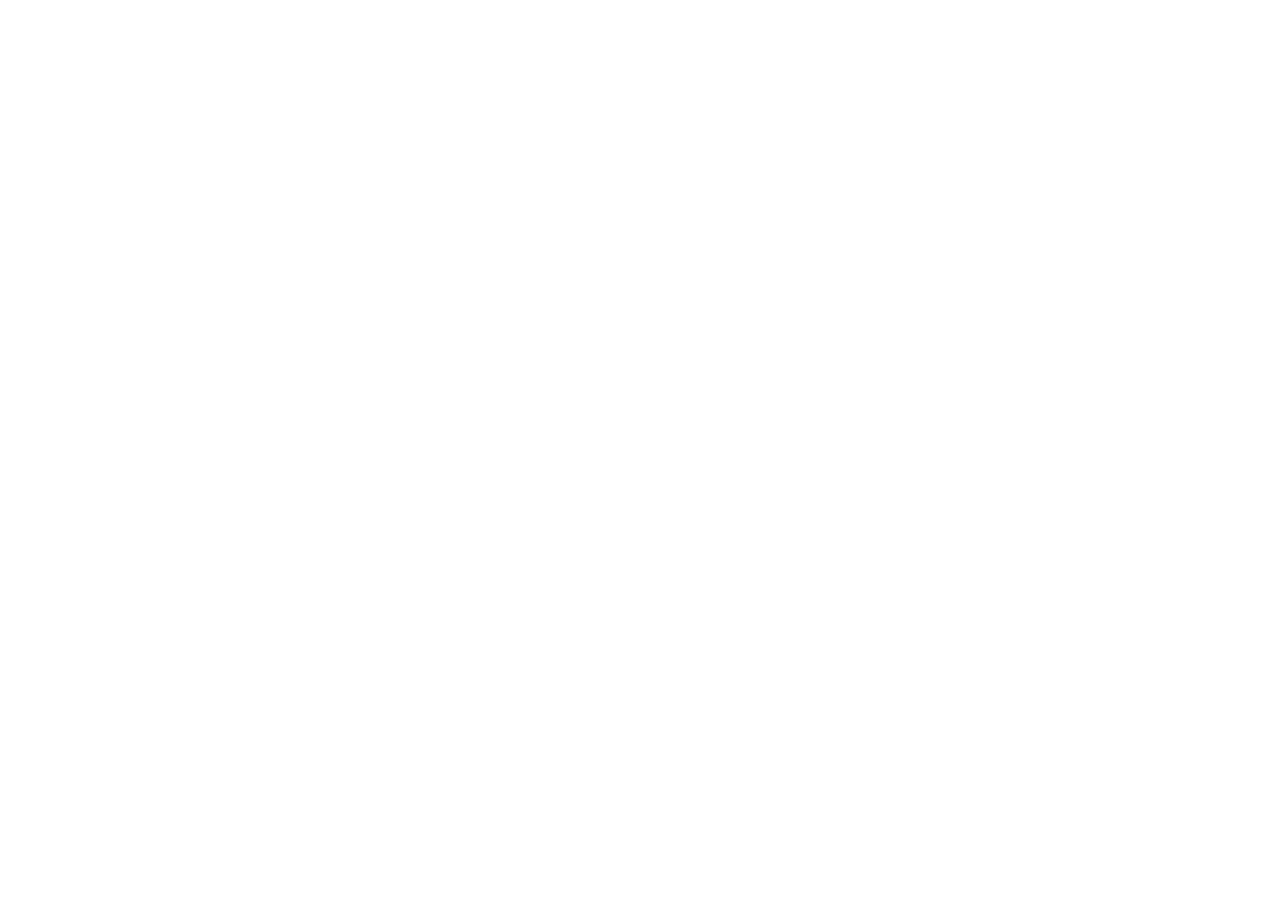
==== pokemon.html @ d5508b6b "Add files via upload" ====
<!DOCTYPE html>
<html lang="en">
<head>
    <meta charset="UTF-8">
    <meta http-equiv="X-UA-Compatible" content="IE=edge">
    <meta name="viewport" content="width=device-width, initial-scale=1.0">
    <title>Document</title>
</head>
<body>
    
</body>
</html>
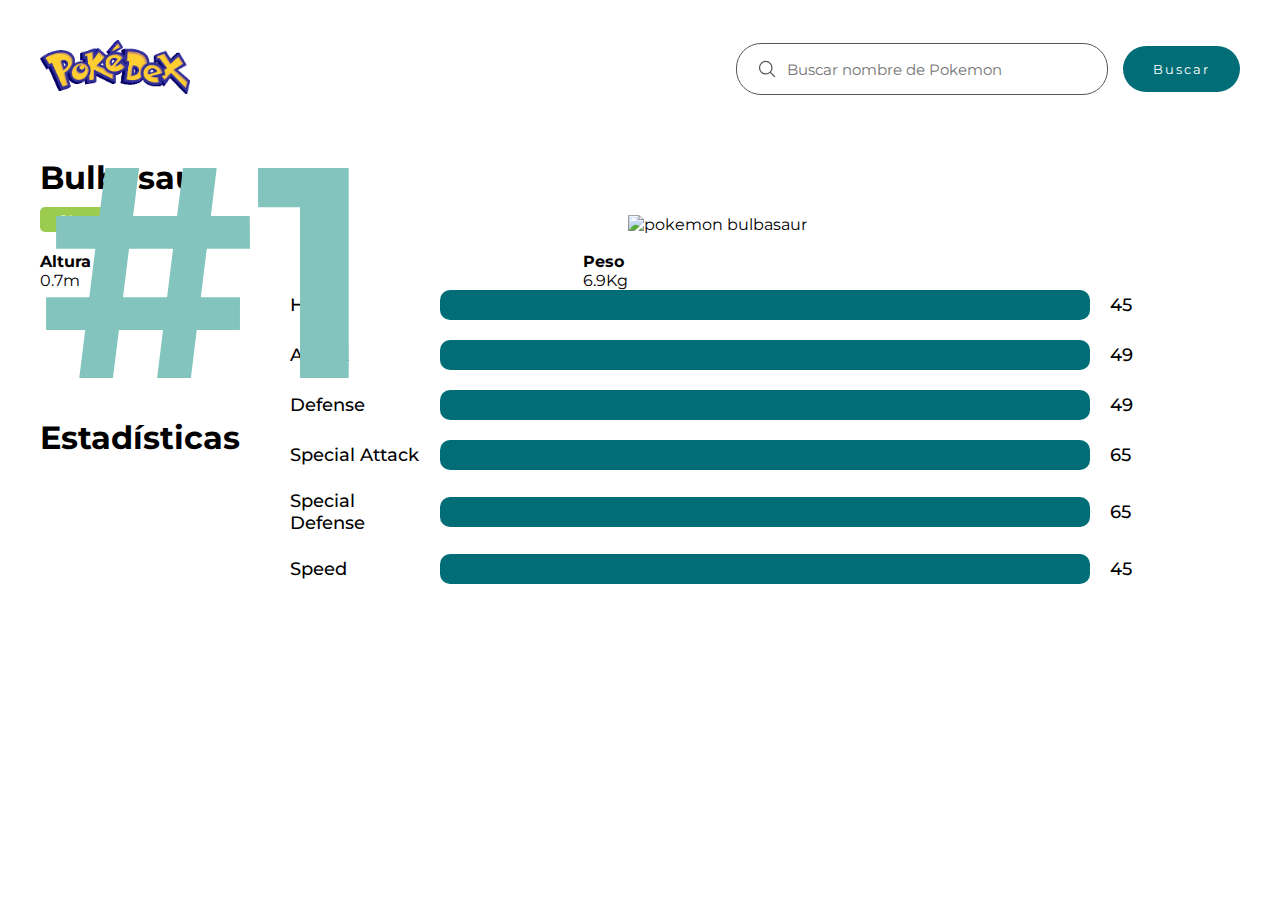
==== commit f3ed34dc: "Add files via upload" ====
--- a/pokemon.html
+++ b/pokemon.html
@@ -1,12 +1,109 @@
 <!DOCTYPE html>
 <html lang="en">
-<head>
-    <meta charset="UTF-8">
-    <meta http-equiv="X-UA-Compatible" content="IE=edge">
-    <meta name="viewport" content="width=device-width, initial-scale=1.0">
-    <title>Document</title>
-</head>
-<body>
-    
-</body>
+	<head>
+		<meta charset="UTF-8" />
+		<meta http-equiv="X-UA-Compatible" content="IE=edge" />
+		<meta
+			name="viewport"
+			content="width=device-width, initial-scale=1.0"
+		/>
+		<title>Pokemon</title>
+		<link rel="stylesheet" href="main.css"/>
+	</head>
+	<body>
+		<header class="container">
+			<a href="/" class="logo">
+				<img src="img/Pokédex_logo.png" alt="Logo Pokedex" />
+			</a>
+			<form>
+				<div class="form-group">
+					<svg
+						xmlns="http://www.w3.org/2000/svg"
+						fill="none"
+						viewBox="0 0 24 24"
+						stroke-width="1.5"
+						stroke="currentColor"
+						class="icon-search"
+					>
+						<path
+							stroke-linecap="round"
+							stroke-linejoin="round"
+							d="M21 21l-5.197-5.197m0 0A7.5 7.5 0 105.196 5.196a7.5 7.5 0 0010.607 10.607z"
+						/>
+					</svg>
+					<input
+						type="search"
+						placeholder="Buscar nombre de Pokemon"
+					/>
+				</div>
+
+				<button class="btn-search">Buscar</button>
+			</form>
+		</header>
+
+		<main class="container main-pokemon">
+			<div class="header-main-pokemon">
+				<span class="number-pokemon">#1</span>
+				<div class="container-img-pokemon">
+					<img
+						src="https://assets.pokemon.com/assets/cms2/img/pokedex/detail/001.png"
+						alt="pokemon bulbasaur"
+					/>
+				</div>
+
+				<div class="container-info-pokemon">
+					<h1>Bulbasaur</h1>
+					<div class="card-types">
+						<span class="grass">Planta</span>
+					</div>
+					<div class="info-pokemon">
+						<div class="group-info">
+							<p>Altura</p>
+							<span>0.7m</span>
+						</div>
+						<div class="group-info">
+							<p>Peso</p>
+							<span>6.9Kg</span>
+						</div>
+					</div>
+				</div>
+			</div>
+
+			<div class="container-stats">
+                <h1>Estadísticas</h1>
+                <div class="stats">
+                    <div class="stat-group">
+                        <span>Hp</span>
+                        <div class="progress-bar"></div>
+                        <span class="counter-stat">45</span>
+                    </div>
+                    <div class="stat-group">
+                        <span>Attack</span>
+                        <div class="progress-bar"></div>
+                        <span class="counter-stat">49</span>
+                    </div>
+                    <div class="stat-group">
+                        <span>Defense</span>
+                        <div class="progress-bar"></div>
+                        <span class="counter-stat">49</span>
+                    </div>
+                    <div class="stat-group">
+                        <span>Special Attack</span>
+                        <div class="progress-bar"></div>
+                        <span class="counter-stat">65</span>
+                    </div>
+                    <div class="stat-group">
+                        <span>Special Defense</span>
+                        <div class="progress-bar"></div>
+                        <span class="counter-stat">65</span>
+                    </div>
+                    <div class="stat-group">
+                        <span>Speed</span>
+                        <div class="progress-bar"></div>
+                        <span class="counter-stat">45</span>
+                    </div>
+                </div>
+            </div>
+		</main>
+	</body>
 </html>--- a/main.css
+++ b/main.css
@@ -0,0 +1,398 @@
+@import url('https://fonts.googleapis.com/css2?family=Montserrat:wght@300;500;700&display=swap');
+
+:root{
+    --color-fire: #ff7402;
+	--color-grass: #9bcc50;
+	--color-steel: #9eb7b8;
+	--color-water: #4592c4;
+	--color-psychic: #f366b9;
+	--color-ground: #ab9842;
+	--color-ice: #51c4e7;
+	--color-flying: #3dc7ef;
+	--color-ghost: #4d5b64;
+	--color-normal: #a4acaf;
+	--color-poison: #7e0058;
+	--color-rock: #a38c21;
+	--color-fighting: #d56723;
+	--color-dark: #707070;
+	--color-bug: #729f3f;
+	--color-dragon: linear-gradient(180deg, #53a4cf 50%, #f16e57 50%);
+	--color-electric: #bba909;
+	--color-fairy: #fdb9e9;
+	--color-shadow: #7b62a3;
+	--color-unknow: #757575;
+
+	--color-primary: #006d77;
+	--color-primary-hover: #83c5be;
+}
+
+*{
+    margin: 0;
+    padding: 0;
+    box-sizing: border-box;
+}
+
+body{
+    font-family: 'Montserrat';
+}
+
+/* Globales */
+.container{
+    max-width: 1200px;
+    margin: 0 auto;
+}
+
+/* header */
+
+header{
+    display: flex;
+    align-items: center;
+    justify-content: space-between;
+
+    padding: 40px 0;
+}
+
+.logo img{
+    width: 150px;
+}
+
+header form{
+    display: flex;
+    align-items: center;
+
+    gap: 15px;
+}
+
+.form-group{
+    display: flex;
+    align-items: center;
+    gap: 10px;
+
+    border: 1px solid #555;
+    padding: 15px 20px;
+    border-radius: 25px;
+}
+
+.form-group input{
+    font-family: inherit;
+    width: 300px;
+    border: none;
+    outline: none;
+    font-size: 15px;
+}
+
+
+.icon-search{
+    width: 20px;
+    height: 20px;
+    stroke: #555;
+}
+
+.btn-search{
+    border: none;
+    outline: none;
+    border-radius: 25px;
+    font-family: inherit;
+    padding: 15px 30px;
+    cursor: pointer;
+    letter-spacing: 2px;
+    background-color: var(--color-primary);
+    color: #fff;
+}
+
+.btn-search:hover{
+    background-color: var(--color-primary-hover);
+    color: #000;
+}
+
+/* Btn Filter */
+.container-filter{
+    display: flex;
+}
+
+.icon-filter{
+    display: flex;
+    align-items: center;
+    gap: 15px;
+
+    margin-bottom: 20px;
+    cursor: pointer;
+}
+
+.icon-filter .icon{
+    width: 30px;
+    height: 30px;
+    stroke: #555;
+}
+
+/* Card List Pokemon */
+.card-list-pokemon{
+    display: grid;
+    grid-template-columns: repeat(4, 1fr);
+    gap: 20px;
+}
+
+.card-pokemon {
+    cursor: pointer;
+    text-decoration: none;
+}
+
+.card-img{
+    background-color: #f2f2f2;
+
+    display: flex;
+    align-items: center;
+    justify-content: center;
+    border-radius: 5px;
+    height: 250px;
+}
+
+.card-img img{
+    width: 100%;
+    height: 100%;
+}
+
+.card-info{
+    padding: 15px;
+}
+
+.card-info h3{
+    color: #333;
+}
+
+.pokemon-id{
+    display: block;
+    color: #888;
+    margin-bottom: 15px;
+}
+
+.card-types{
+    display: flex;
+    gap: 10px;
+    margin-top: 10px;
+}
+
+.card-types span{
+    font-size: 12px;
+    padding: 5px 20px;
+    border-radius: 5px;
+    color: #fff;
+}
+
+/* Types of Pokemon */
+.water {
+	background-color: var(--color-water);
+}
+
+.grass {
+	background-color: var(--color-grass);
+}
+
+.poison {
+	background-color: var(--color-poison);
+}
+
+.fire {
+	background-color: var(--color-fire);
+}
+
+.bug {
+	background-color: var(--color-bug);
+}
+
+.dragon {
+	background: var(--color-dragon);
+}
+
+.flying {
+	background-color: var(--color-flying);
+}
+
+.ground {
+	background-color: var(--color-ground);
+}
+
+.steel {
+	background-color: var(--color-steel);
+}
+
+.psychic {
+	background-color: var(--color-psychic);
+}
+
+.ice {
+	background-color: var(--color-ice);
+}
+
+.ghost {
+	background-color: var(--color-ghost);
+}
+
+.normal {
+	background-color: var(--color-normal);
+}
+
+.rock {
+	background-color: var(--color-rock);
+}
+
+.electric {
+	background-color: var(--color-electric);
+}
+
+.fighting {
+	background-color: var(--color-fighting);
+}
+
+.fairy {
+	background-color: var(--color-fairy);
+}
+
+.dark {
+	background-color: var(--color-dark);
+}
+
+/* Container Filters */
+.container-filters{
+    display: flex;
+    justify-content: center;
+
+    position: fixed;
+    top: 0;
+    left: -300px;
+    width: 250px;
+
+    color: #555;
+    background-color: #f2f2f2;
+    height: 100%;
+    padding-top: 140px;
+    transition: all .3s linear;
+
+}
+
+.container-filters.active{
+    left: 0;
+}
+
+.filter-by-type{
+    display: flex;
+    flex-direction: column;
+
+    gap: 20px;
+}
+
+.filter-by-type span{
+  font-weight: 700;
+  font-size: 22px;
+}
+
+.group-type{
+    display: flex;
+    gap: 10px;
+
+    margin-left: 15px;
+}
+
+.group-type label {
+    cursor: pointer;
+}
+
+/* 
+======================================= 
+Styles of Pokemon Single Page
+======================================= 
+*/
+
+.main-pokemon {
+    display: flex;
+    flex-direction: column;
+    margin-bottom: 50px;
+}
+
+.header-main-pokemon {
+    margin-top: 20px;
+
+    display: flex;
+    align-items: center;
+
+    position: relative;
+}
+
+.number-pokemon {
+    position: absolute;
+    top: -70px;
+    left: 0;
+
+    font-size: 300px;
+    font-weight: 700;
+    color: var(--color-primary-hover);
+}
+
+.container-img-pokemon {
+    order: 2;
+    flex: 1;
+    padding: 25px 25px 25px 0;
+}
+
+.container-img-pokemon img {
+    width: 100%;
+}
+
+.container-info-pokemon {
+    display: flex;
+    flex-direction: column;
+
+    order: 1;
+    flex: 1;
+}
+
+.container-info h1 {
+    text-align: right;
+    font-size: 50px;
+
+
+}
+
+.info-pokemon {
+    display: flex;
+    justify-content: space-between;
+
+    margin-top: 20px;
+}
+
+.group-info p {
+    font-weight: 700;
+}
+
+/* Stats */
+.container-stats {
+    display: flex;
+    gap: 50px;
+    align-items: center;
+}
+
+.stats {
+    display: flex;
+    flex-direction: column;
+    gap: 20px;
+    flex: 1;
+}
+
+.stat-group {
+    display: flex;
+    align-items: center;
+    gap: 20px;
+}
+
+.stat-group span {
+    flex: 20%;
+    font-weight: 500;
+    font-size: 18px;
+}
+
+.progress-bar {
+    width: 100%;
+    height: 30px;
+    background-color: var(--color-primary);
+    border-radius: 10px;
+}